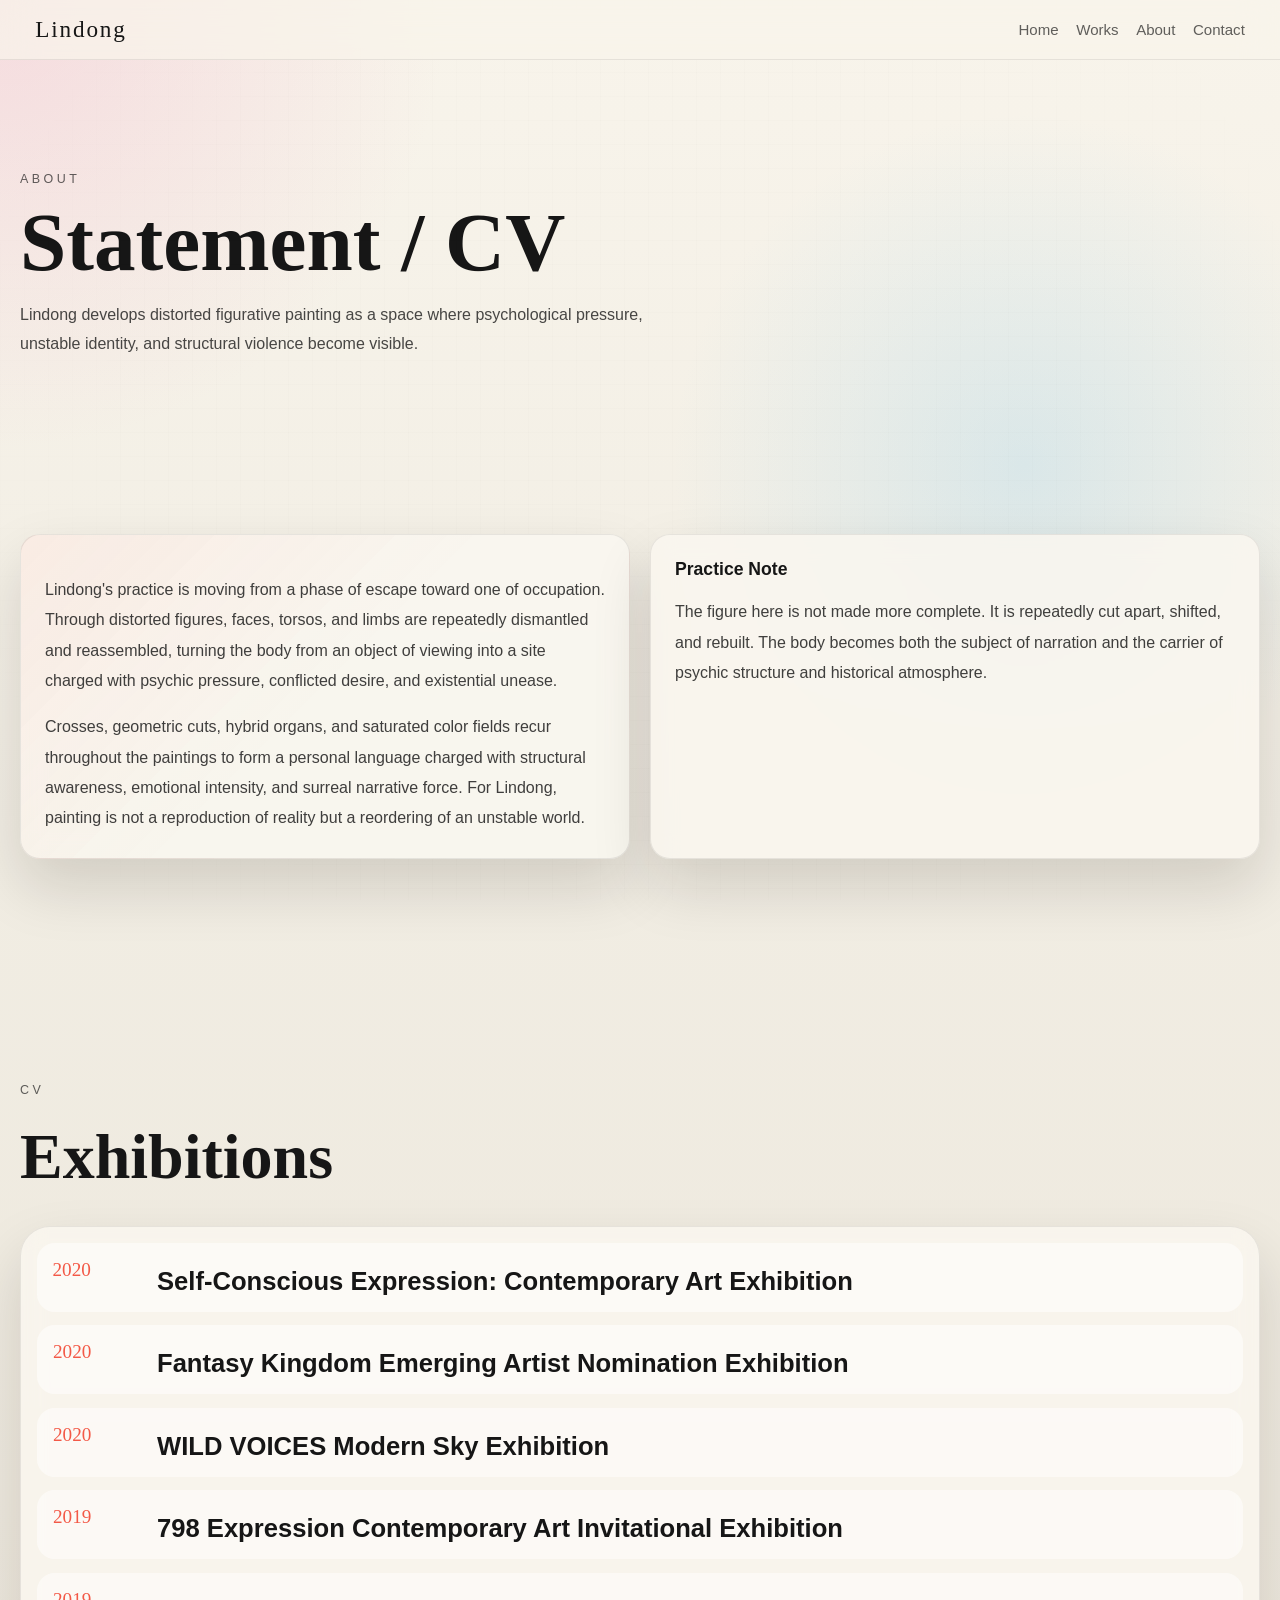
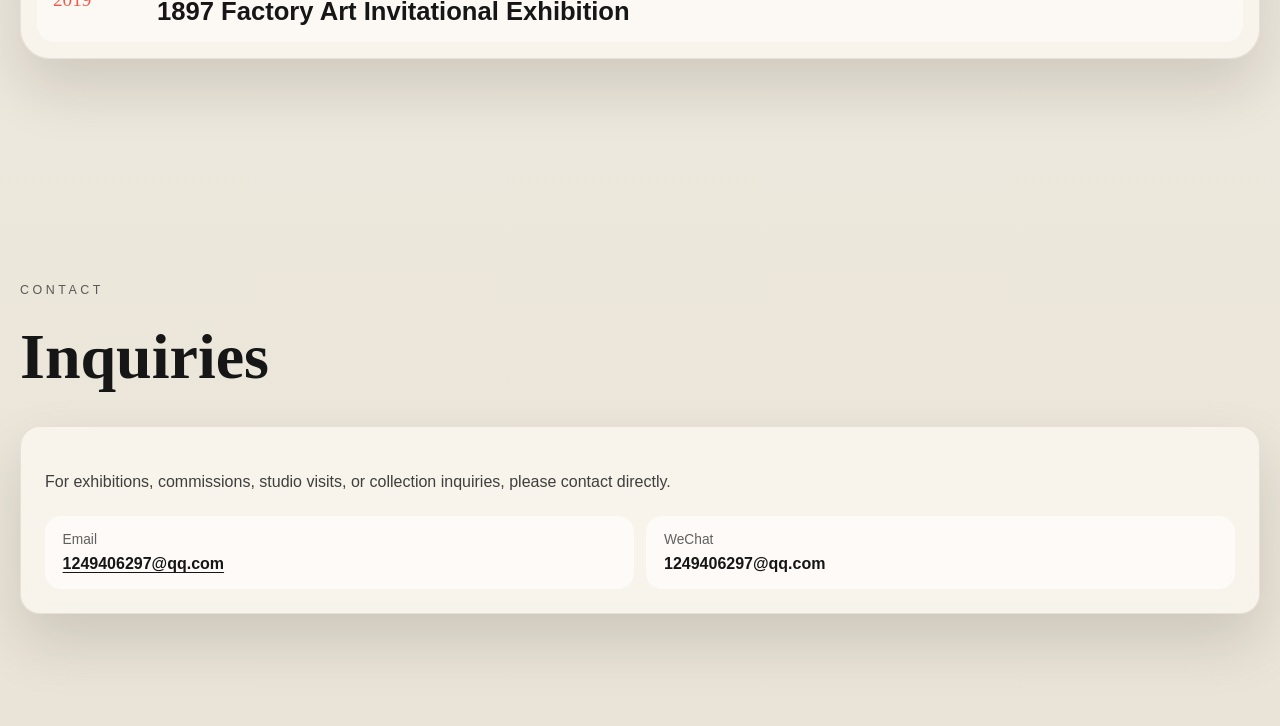
==== about/index.html @ 6e5672a0 "Build multi-page portfolio structure" ====
<!DOCTYPE html>
<html lang="en">
  <head>
    <meta charset="UTF-8" />
    <meta name="viewport" content="width=device-width, initial-scale=1.0" />
    <title>Lindong | About</title>
    <meta
      name="description"
      content="Artist statement, exhibitions, and contact details for Lindong."
    />
    <link rel="stylesheet" href="../styles.css" />
  </head>
  <body data-base-path="../">
    <div class="page-aura" aria-hidden="true"></div>
    <header class="site-header">
      <a class="brand" href="../" aria-label="Back to homepage">
        <span class="brand-en brand-en-hero">Lindong</span>
      </a>
      <div class="header-tools">
        <nav class="site-nav" aria-label="Main navigation">
          <a href="../">Home</a>
          <a href="../works/">Works</a>
          <a href="./">About</a>
          <a href="#contact">Contact</a>
        </nav>
      </div>
    </header>

    <main>
      <section class="page-intro section">
        <p class="eyebrow">About</p>
        <h1>Statement / CV</h1>
        <p class="page-intro-copy">
          Lindong develops distorted figurative painting as a space where
          psychological pressure, unstable identity, and structural violence
          become visible.
        </p>
      </section>

      <section class="section">
        <div class="statement-grid">
          <article class="statement-card statement-card-main">
            <p>
              Lindong's practice is moving from a phase of escape toward one of
              occupation. Through distorted figures, faces, torsos, and limbs are
              repeatedly dismantled and reassembled, turning the body from an
              object of viewing into a site charged with psychic pressure,
              conflicted desire, and existential unease.
            </p>
            <p>
              Crosses, geometric cuts, hybrid organs, and saturated color fields
              recur throughout the paintings to form a personal language charged
              with structural awareness, emotional intensity, and surreal
              narrative force. For Lindong, painting is not a reproduction of
              reality but a reordering of an unstable world.
            </p>
          </article>
          <article class="statement-card">
            <h3>Practice Note</h3>
            <p>
              The figure here is not made more complete. It is repeatedly cut
              apart, shifted, and rebuilt. The body becomes both the subject of
              narration and the carrier of psychic structure and historical
              atmosphere.
            </p>
          </article>
        </div>
      </section>

      <section class="section" id="cv">
        <div class="section-head">
          <p class="eyebrow">CV</p>
          <h2>Exhibitions</h2>
        </div>
        <div class="timeline" id="exhibition-list"></div>
      </section>

      <section class="section" id="contact">
        <div class="section-head">
          <p class="eyebrow">Contact</p>
          <h2>Inquiries</h2>
        </div>
        <div class="contact-panel">
          <p>
            For exhibitions, commissions, studio visits, or collection
            inquiries, please contact directly.
          </p>
          <div class="contact-list">
            <div>
              <span>Email</span>
              <strong><a class="contact-link" id="contact-email" href="mailto:1249406297@qq.com">1249406297@qq.com</a></strong>
            </div>
            <div>
              <span>WeChat</span>
              <strong id="contact-wechat">1249406297@qq.com</strong>
            </div>
          </div>
        </div>
      </section>
    </main>

    <script src="../data.js"></script>
    <script src="../pages.js"></script>
  </body>
</html>
---- styles.css ----
:root {
  --bg: #f1ede3;
  --bg-deep: #121212;
  --bg-panel: rgba(250, 247, 240, 0.82);
  --line: rgba(18, 18, 18, 0.12);
  --text: #161616;
  --muted: rgba(22, 22, 22, 0.68);
  --accent-lime: #9be72e;
  --accent-coral: #f35947;
  --accent-pink: #f0acc7;
  --accent-sky: #7dc7ef;
  --shadow: 0 28px 60px rgba(20, 14, 10, 0.14);
  --radius-lg: 30px;
  --radius-md: 20px;
  --radius-sm: 14px;
  --display-font: "Iowan Old Style", "Palatino Linotype", "Book Antiqua", Baskerville, serif;
  --ui-font: Optima, "Avenir Next", "Segoe UI", sans-serif;
}

*,
*::before,
*::after {
  box-sizing: border-box;
}

html {
  scroll-behavior: smooth;
}

html[lang="en"] {
  font-size: 16px;
}

body {
  margin: 0;
  min-height: 100vh;
  color: var(--text);
  font-family: var(--ui-font);
  background:
    radial-gradient(circle at top left, rgba(240, 172, 199, 0.34), transparent 28rem),
    radial-gradient(circle at 80% 20%, rgba(125, 199, 239, 0.22), transparent 22rem),
    linear-gradient(180deg, #f8f4eb 0%, #f1ede3 36%, #eae4d8 100%);
}

img {
  display: block;
  max-width: 100%;
}

a {
  color: inherit;
  text-decoration: none;
}

button {
  font: inherit;
}

.page-aura {
  position: fixed;
  inset: 0;
  pointer-events: none;
  background:
    linear-gradient(90deg, rgba(18, 18, 18, 0.03) 1px, transparent 1px),
    linear-gradient(rgba(18, 18, 18, 0.03) 1px, transparent 1px);
  background-size: 24px 24px;
  mask-image: radial-gradient(circle at center, black 55%, transparent 100%);
  opacity: 0.35;
}

.site-header {
  position: sticky;
  top: 0;
  z-index: 20;
  display: flex;
  align-items: center;
  justify-content: space-between;
  gap: 1.5rem;
  padding: 1rem clamp(1.1rem, 3vw, 2.2rem);
  backdrop-filter: blur(18px);
  background: rgba(248, 244, 235, 0.72);
  border-bottom: 1px solid rgba(18, 18, 18, 0.08);
}

.header-tools {
  display: flex;
  align-items: center;
  gap: 1rem;
}

.brand {
  display: inline-flex;
  align-items: baseline;
  gap: 0.5rem;
}

.brand-en {
  color: var(--muted);
  font-size: 0.82rem;
  letter-spacing: 0.24em;
  text-transform: uppercase;
}

.brand-en-hero {
  color: var(--text);
  font-family: var(--display-font);
  font-size: 1.45rem;
  letter-spacing: 0.08em;
  text-transform: none;
}

.site-nav {
  display: flex;
  flex-wrap: wrap;
  gap: 1.1rem;
  font-size: 0.94rem;
  color: var(--muted);
}

.site-nav a {
  position: relative;
}

.site-nav a::after {
  content: "";
  position: absolute;
  left: 0;
  bottom: -0.2rem;
  width: 100%;
  height: 1px;
  background: currentColor;
  transform: scaleX(0);
  transform-origin: left;
  transition: transform 180ms ease;
}

.site-nav a:hover::after,
.site-nav a:focus-visible::after {
  transform: scaleX(1);
}

.section-intro,
.page-intro-copy {
  max-width: 42rem;
  margin: 1rem 0 0;
  color: rgba(22, 22, 22, 0.78);
  line-height: 1.82;
}

.section {
  width: min(1240px, calc(100% - 2rem));
  margin: 0 auto;
  padding: clamp(3.8rem, 9vw, 7rem) 0;
}

.page-intro {
  padding-bottom: clamp(2.2rem, 5vw, 4rem);
}

.page-intro h1 {
  margin: 0;
  font-family: var(--display-font);
  font-size: clamp(3rem, 7vw, 5.2rem);
  line-height: 0.98;
}

.hero {
  display: grid;
  grid-template-columns: minmax(0, 0.92fr) minmax(0, 1.08fr);
  gap: clamp(2rem, 4vw, 4.5rem);
  min-height: calc(100vh - 80px);
  align-items: center;
}

.eyebrow {
  margin: 0 0 1rem;
  color: var(--muted);
  font-size: 0.78rem;
  letter-spacing: 0.28em;
  text-transform: uppercase;
}

.hero h1,
.section-head h2 {
  margin: 0;
  font-family: var(--display-font);
  font-weight: 600;
  line-height: 0.96;
}

.hero h1 {
  font-size: clamp(4rem, 10vw, 7.6rem);
}

.hero h1 span {
  display: block;
  color: var(--accent-coral);
  font-size: 0.52em;
  font-style: italic;
}

.hero-lede {
  max-width: 34rem;
  margin: 1.5rem 0 0;
  font-size: clamp(1.05rem, 2vw, 1.34rem);
  line-height: 1.8;
  color: rgba(22, 22, 22, 0.82);
}

.hero-actions {
  display: flex;
  flex-wrap: wrap;
  gap: 0.9rem;
  margin-top: 2rem;
}

.button {
  display: inline-flex;
  align-items: center;
  justify-content: center;
  min-height: 3rem;
  padding: 0.85rem 1.3rem;
  border-radius: 999px;
  border: 1px solid transparent;
  transition:
    transform 180ms ease,
    border-color 180ms ease,
    background 180ms ease;
  cursor: pointer;
}

.button:hover,
.button:focus-visible {
  transform: translateY(-2px);
}

.button-primary {
  background: var(--bg-deep);
  color: #fff;
}

.button-secondary {
  border-color: rgba(18, 18, 18, 0.16);
  background: rgba(255, 255, 255, 0.4);
}

.text-link {
  display: inline-flex;
  align-items: center;
  gap: 0.4rem;
  color: var(--text);
  text-decoration: underline;
  text-underline-offset: 0.22rem;
}

.motif-list {
  display: flex;
  flex-wrap: wrap;
  gap: 0.7rem;
  padding: 0;
  margin: 2rem 0 0;
  list-style: none;
}

.motif-list li {
  padding: 0.55rem 0.9rem;
  border-radius: 999px;
  border: 1px solid rgba(18, 18, 18, 0.1);
  background: rgba(255, 255, 255, 0.44);
  font-size: 0.92rem;
}

.hero-stage {
  position: relative;
  min-height: 680px;
}

.hero-card {
  position: absolute;
  overflow: hidden;
  border-radius: var(--radius-lg);
  box-shadow: var(--shadow);
  border: 1px solid rgba(18, 18, 18, 0.08);
  background: #fff;
  animation: drift 10s ease-in-out infinite;
}

.hero-card img {
  width: 100%;
  height: 100%;
  object-fit: cover;
}

.hero-card-main {
  inset: 4% 12% auto auto;
  width: min(34rem, 64%);
  aspect-ratio: 4 / 5;
  z-index: 3;
}

.hero-card-top {
  top: 0;
  left: 0;
  width: min(19rem, 34%);
  aspect-ratio: 1 / 1.2;
  transform: rotate(-6deg);
  animation-delay: -1.8s;
}

.hero-card-bottom {
  bottom: 12%;
  left: 6%;
  width: min(18rem, 30%);
  aspect-ratio: 0.8 / 1;
  transform: rotate(8deg);
  z-index: 2;
  animation-delay: -3.4s;
}

.hero-note {
  position: absolute;
  right: 0;
  bottom: 0;
  width: min(22rem, 42%);
  padding: 1.25rem 1.35rem;
  border-radius: var(--radius-md);
  background: rgba(18, 18, 18, 0.92);
  color: rgba(255, 255, 255, 0.86);
  box-shadow: var(--shadow);
}

.hero-note-label {
  margin: 0 0 0.7rem;
  color: rgba(255, 255, 255, 0.56);
  font-size: 0.78rem;
  letter-spacing: 0.24em;
  text-transform: uppercase;
}

.hero-note p:last-child {
  margin: 0;
  line-height: 1.72;
}

.section-head {
  display: grid;
  gap: 0.8rem;
  margin-bottom: 2.4rem;
}

.section-head h2 {
  font-size: clamp(2.3rem, 5vw, 4.2rem);
}

.section-actions {
  margin-top: 1.4rem;
}

.practice-grid,
.statement-grid {
  display: grid;
  grid-template-columns: repeat(2, minmax(0, 1fr));
  gap: 1.25rem;
}

.practice-card,
.statement-card,
.contact-panel,
.works-stage,
.timeline,
.works-list,
.work-item {
  border: 1px solid rgba(18, 18, 18, 0.08);
  background: var(--bg-panel);
  backdrop-filter: blur(12px);
}

.practice-card,
.statement-card,
.contact-panel {
  padding: 1.5rem;
  border-radius: var(--radius-md);
  box-shadow: var(--shadow);
}

.practice-card h3,
.statement-card h3 {
  margin-top: 0;
  font-size: 1.1rem;
}

.practice-card p,
.statement-card p,
.contact-panel p {
  margin-bottom: 0;
  color: rgba(22, 22, 22, 0.82);
  line-height: 1.9;
}

.statement-card-main {
  background:
    linear-gradient(135deg, rgba(243, 89, 71, 0.07), transparent 50%),
    rgba(250, 247, 240, 0.86);
}

.works-layout {
  display: grid;
  grid-template-columns: minmax(0, 0.9fr) minmax(0, 1.1fr);
  gap: 1.25rem;
  align-items: start;
}

.works-stage {
  position: sticky;
  top: 6.6rem;
  padding: 1.1rem;
  border-radius: 28px;
  box-shadow: var(--shadow);
}

.stage-frame {
  overflow: hidden;
  border-radius: 22px;
  background: #0f0f0f;
}

.stage-frame img {
  width: 100%;
  aspect-ratio: 4 / 5;
  object-fit: cover;
  transition: opacity 240ms ease;
}

.stage-meta {
  padding: 1rem 0.2rem 0.2rem;
}

.stage-index {
  margin: 0;
  color: var(--muted);
  font-size: 0.82rem;
  letter-spacing: 0.22em;
  text-transform: uppercase;
}

.stage-meta h3,
.timeline-content h3 {
  margin: 0.5rem 0 0;
  font-size: clamp(1.3rem, 2vw, 1.8rem);
}

.stage-caption {
  margin: 0.8rem 0 0;
  color: rgba(22, 22, 22, 0.82);
  line-height: 1.8;
}

.stage-details {
  display: grid;
  grid-template-columns: repeat(2, minmax(0, 1fr));
  gap: 0.9rem;
  margin: 1.4rem 0 0;
}

.stage-details div {
  padding: 0.9rem 1rem;
  border-radius: 16px;
  background: rgba(255, 255, 255, 0.58);
}

.stage-details dt {
  margin-bottom: 0.45rem;
  color: var(--muted);
  font-size: 0.82rem;
}

.stage-details dd {
  margin: 0;
  line-height: 1.7;
}

.stage-open {
  margin-top: 1.2rem;
}

.stage-detail-link {
  margin-top: 0.95rem;
}

.works-list {
  display: grid;
  gap: 1rem;
  padding: 1rem;
  border-radius: 28px;
  box-shadow: var(--shadow);
}

.work-item {
  display: grid;
  grid-template-columns: 150px minmax(0, 1fr);
  gap: 1rem;
  width: 100%;
  padding: 0.9rem;
  border-radius: 18px;
  text-align: left;
  cursor: pointer;
  transition:
    transform 180ms ease,
    border-color 180ms ease,
    background 180ms ease;
}

.work-item:hover,
.work-item:focus-visible,
.work-item.is-active {
  transform: translateY(-2px);
  border-color: rgba(18, 18, 18, 0.2);
  background: rgba(255, 255, 255, 0.88);
}

.work-thumb {
  overflow: hidden;
  border-radius: 14px;
  background: #101010;
}

.work-thumb img {
  width: 100%;
  height: 100%;
  aspect-ratio: 1 / 1;
  object-fit: cover;
}

.work-copy {
  display: grid;
  align-content: center;
  gap: 0.38rem;
}

.work-copy h3 {
  margin: 0;
  font-size: 1.14rem;
}

.work-copy p {
  margin: 0;
  color: rgba(22, 22, 22, 0.78);
  line-height: 1.72;
}

.timeline {
  display: grid;
  gap: 0.85rem;
  padding: 1rem;
  border-radius: var(--radius-lg);
  box-shadow: var(--shadow);
}

.timeline-item {
  display: grid;
  grid-template-columns: 88px minmax(0, 1fr);
  gap: 1rem;
  padding: 1rem;
  border-radius: 18px;
  background: rgba(255, 255, 255, 0.52);
}

.timeline-year {
  display: inline-flex;
  align-items: flex-start;
  color: var(--accent-coral);
  font-family: var(--display-font);
  font-size: 1.2rem;
}

.contact-panel {
  display: grid;
  gap: 1.2rem;
}

.contact-list {
  display: grid;
  grid-template-columns: repeat(2, minmax(0, 1fr));
  gap: 0.8rem;
}

.contact-list div {
  padding: 1rem 1.1rem;
  border-radius: 16px;
  background: rgba(255, 255, 255, 0.56);
}

.contact-list span {
  display: block;
  margin-bottom: 0.5rem;
  color: var(--muted);
  font-size: 0.86rem;
}

.contact-list strong {
  font-size: 1rem;
}

.contact-link {
  text-decoration: underline;
  text-underline-offset: 0.18rem;
}

.archive-section {
  padding-top: 0;
}

.archive-grid {
  display: grid;
  grid-template-columns: repeat(2, minmax(0, 1fr));
  gap: 1.25rem;
}

.archive-card,
.detail-card,
.detail-mini {
  border: 1px solid rgba(18, 18, 18, 0.08);
  background: var(--bg-panel);
  backdrop-filter: blur(12px);
}

.archive-card {
  display: grid;
  gap: 1rem;
  padding: 1rem;
  border-radius: 24px;
  box-shadow: var(--shadow);
}

.archive-card-image {
  display: block;
  overflow: hidden;
  border-radius: 18px;
  background: #111;
}

.archive-card-image img {
  width: 100%;
  aspect-ratio: 4 / 5;
  object-fit: cover;
}

.archive-card-copy {
  display: grid;
  gap: 0.55rem;
}

.archive-card-copy h2 {
  margin: 0;
  font-size: clamp(1.3rem, 2vw, 1.8rem);
}

.archive-card-copy p {
  margin: 0;
  color: rgba(22, 22, 22, 0.78);
  line-height: 1.78;
}

.archive-meta {
  color: var(--muted);
  font-size: 0.92rem;
  letter-spacing: 0.06em;
  text-transform: uppercase;
}

.detail-section {
  padding-top: 0;
}

.detail-layout {
  display: grid;
  grid-template-columns: minmax(0, 1.08fr) minmax(320px, 0.92fr);
  gap: 1.25rem;
}

.detail-image-panel,
.detail-copy-panel {
  border: 1px solid rgba(18, 18, 18, 0.08);
  background: var(--bg-panel);
  backdrop-filter: blur(12px);
  border-radius: 28px;
  box-shadow: var(--shadow);
}

.detail-image-panel {
  overflow: hidden;
}

.detail-image-panel img {
  width: 100%;
  height: 100%;
  min-height: 34rem;
  object-fit: cover;
}

.detail-copy-panel {
  padding: 1.35rem;
}

.detail-caption {
  margin: 0.95rem 0 0;
  color: rgba(22, 22, 22, 0.82);
  line-height: 1.85;
}

.detail-cards {
  display: grid;
  gap: 0.9rem;
  margin-top: 1.3rem;
}

.detail-card {
  padding: 1rem 1.05rem;
  border-radius: 18px;
}

.detail-card span {
  display: block;
  margin-bottom: 0.45rem;
  color: var(--muted);
  font-size: 0.82rem;
  letter-spacing: 0.08em;
  text-transform: uppercase;
}

.detail-card strong {
  font-weight: 500;
  line-height: 1.7;
}

.detail-actions {
  display: flex;
  flex-wrap: wrap;
  gap: 0.9rem;
  margin-top: 1.3rem;
}

.detail-navigation {
  display: grid;
  grid-template-columns: repeat(2, minmax(0, 1fr));
  gap: 1rem;
  margin-top: 1.2rem;
}

.detail-nav-link {
  padding: 1rem 1.1rem;
  border-radius: 18px;
  border: 1px solid rgba(18, 18, 18, 0.08);
  background: rgba(255, 255, 255, 0.5);
  line-height: 1.72;
}

.detail-mini-grid {
  display: grid;
  grid-template-columns: repeat(2, minmax(0, 1fr));
  gap: 1rem;
}

.detail-mini {
  display: grid;
  gap: 0.4rem;
  padding: 1rem 1.05rem;
  border-radius: 18px;
  box-shadow: var(--shadow);
}

.detail-mini strong {
  font-weight: 500;
}

.detail-mini.is-current {
  border-color: rgba(18, 18, 18, 0.18);
  background: rgba(255, 255, 255, 0.86);
}

.site-footer {
  padding: 1.6rem 1rem 2.4rem;
  text-align: center;
  color: var(--muted);
  font-size: 0.92rem;
}

.work-modal {
  position: fixed;
  inset: 0;
  z-index: 30;
  display: grid;
  place-items: center;
  padding: 1rem;
  visibility: hidden;
  opacity: 0;
  transition:
    opacity 180ms ease,
    visibility 180ms ease;
}

.work-modal.is-open {
  visibility: visible;
  opacity: 1;
}

.work-modal-backdrop {
  position: absolute;
  inset: 0;
  background: rgba(10, 10, 10, 0.72);
  backdrop-filter: blur(12px);
}

.work-modal-panel {
  position: relative;
  width: min(1140px, 100%);
  max-height: calc(100vh - 2rem);
  overflow: auto;
  border-radius: 28px;
  background: rgba(245, 241, 234, 0.96);
  border: 1px solid rgba(255, 255, 255, 0.22);
  box-shadow: 0 28px 80px rgba(0, 0, 0, 0.34);
}

.modal-close {
  position: sticky;
  top: 0.8rem;
  z-index: 2;
  float: right;
  width: 2.7rem;
  height: 2.7rem;
  margin: 0.8rem 0.8rem 0 0;
  border: 0;
  border-radius: 999px;
  background: rgba(18, 18, 18, 0.92);
  color: #fff;
  font-size: 1.8rem;
  line-height: 1;
  cursor: pointer;
}

.modal-layout {
  display: grid;
  grid-template-columns: minmax(0, 1.1fr) minmax(300px, 0.74fr);
  gap: 1.25rem;
  padding: 1rem 1rem 1.2rem;
}

.modal-image-wrap {
  overflow: hidden;
  border-radius: 20px;
  background: #111;
}

.modal-image-wrap img {
  width: 100%;
  height: 100%;
  max-height: calc(100vh - 8rem);
  object-fit: contain;
}

.modal-copy {
  align-self: center;
  padding: 1rem 1rem 1rem 0.35rem;
}

[data-reveal] {
  opacity: 0;
  transform: translateY(26px);
  transition:
    opacity 680ms ease,
    transform 680ms ease;
}

[data-reveal].is-visible {
  opacity: 1;
  transform: translateY(0);
}

@keyframes drift {
  0%,
  100% {
    transform: translateY(0px);
  }
  50% {
    transform: translateY(-10px);
  }
}

@media (max-width: 1100px) {
  .hero,
  .works-layout,
  .statement-grid,
  .practice-grid,
  .modal-layout,
  .detail-layout {
    grid-template-columns: 1fr;
  }

  .hero-stage {
    min-height: 560px;
  }

  .works-stage {
    position: relative;
    top: 0;
  }
}

@media (max-width: 760px) {
  .site-header {
    align-items: flex-start;
    flex-direction: column;
  }

  .header-tools {
    width: 100%;
    flex-direction: column;
    align-items: flex-start;
  }

  .section {
    width: min(100% - 1.1rem, 1240px);
  }

  .hero {
    min-height: auto;
  }

  .hero-stage {
    min-height: 480px;
  }

  .archive-grid,
  .detail-mini-grid,
  .detail-navigation,
  .contact-list,
  .stage-details {
    grid-template-columns: 1fr;
  }

  .hero-card-main {
    width: 68%;
  }

  .hero-card-top,
  .hero-card-bottom {
    width: 34%;
  }

  .hero-note {
    position: relative;
    width: auto;
    margin-top: 1rem;
  }

  .work-item {
    grid-template-columns: 1fr;
  }

  .stage-details,
  .contact-list {
    grid-template-columns: 1fr;
  }

  .timeline-item {
    grid-template-columns: 1fr;
  }
}

@media (prefers-reduced-motion: reduce) {
  html {
    scroll-behavior: auto;
  }

  *,
  *::before,
  *::after {
    animation: none !important;
    transition: none !important;
  }
}
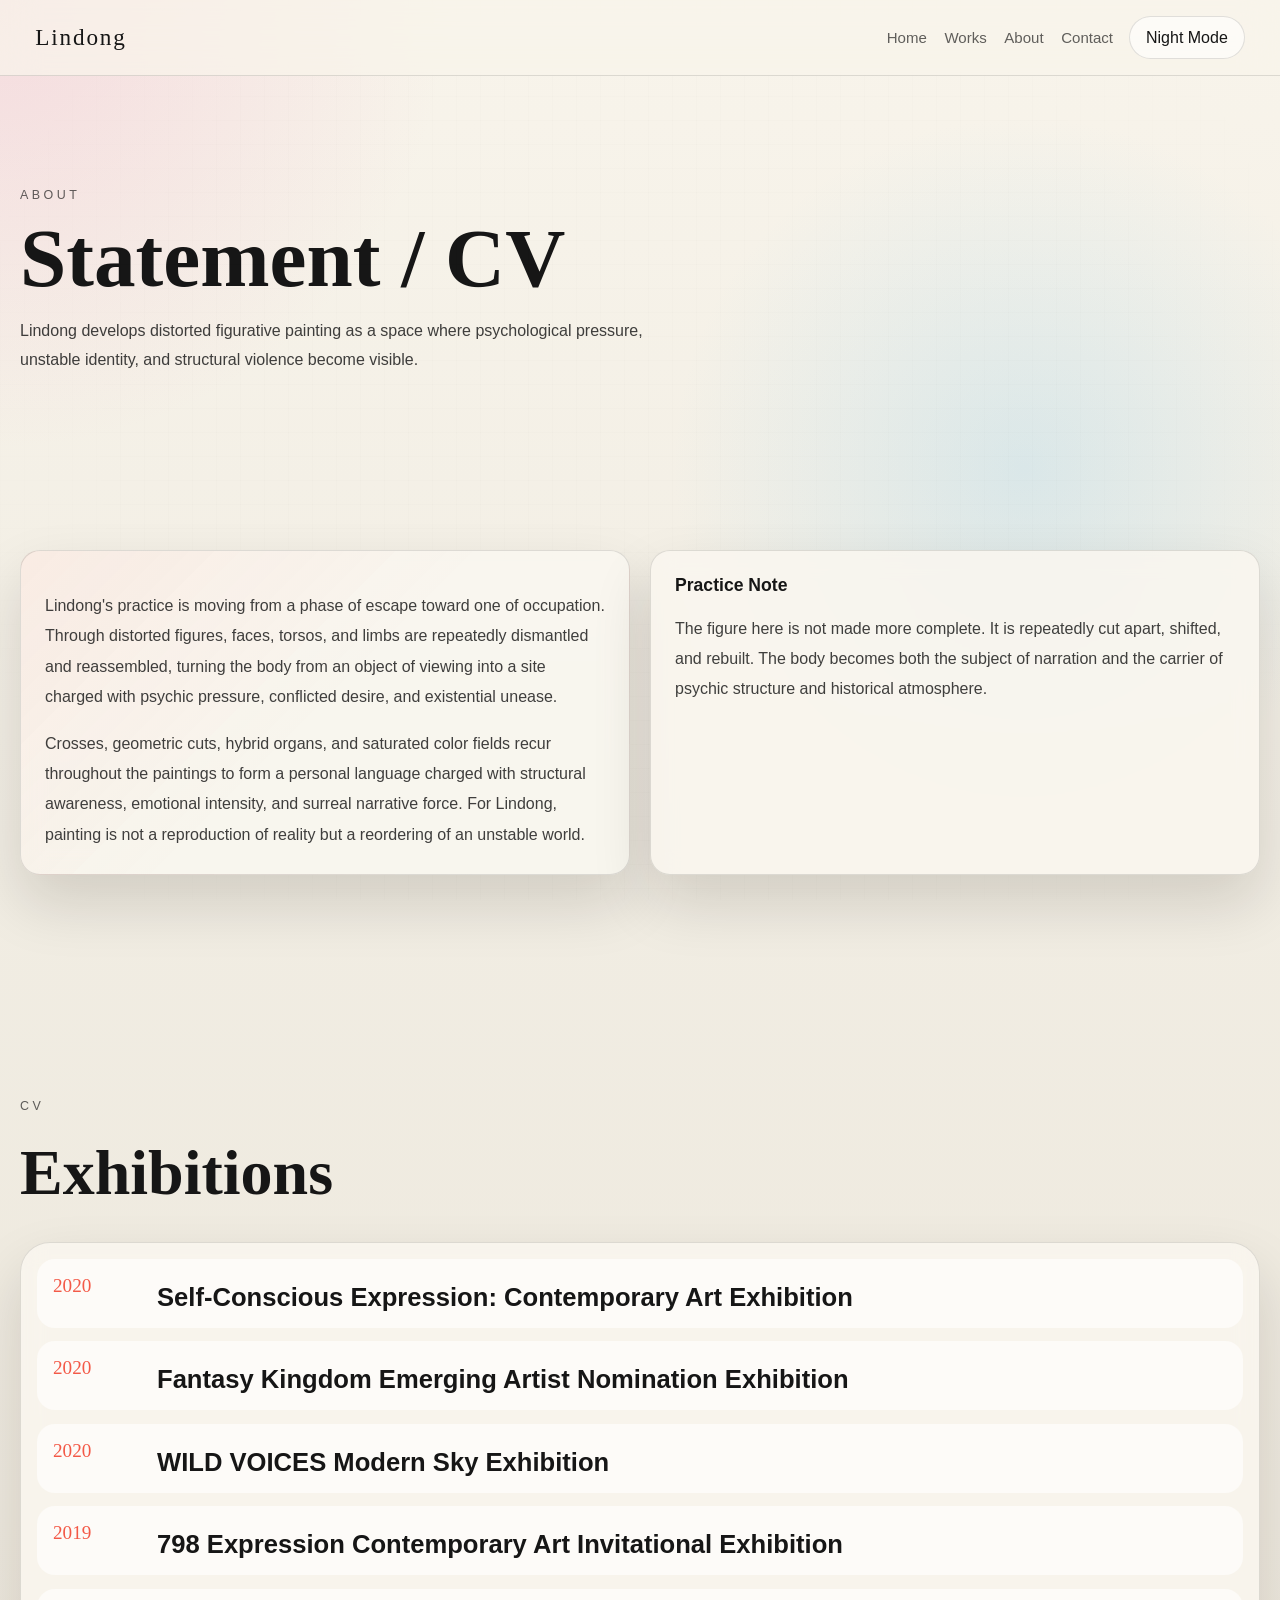
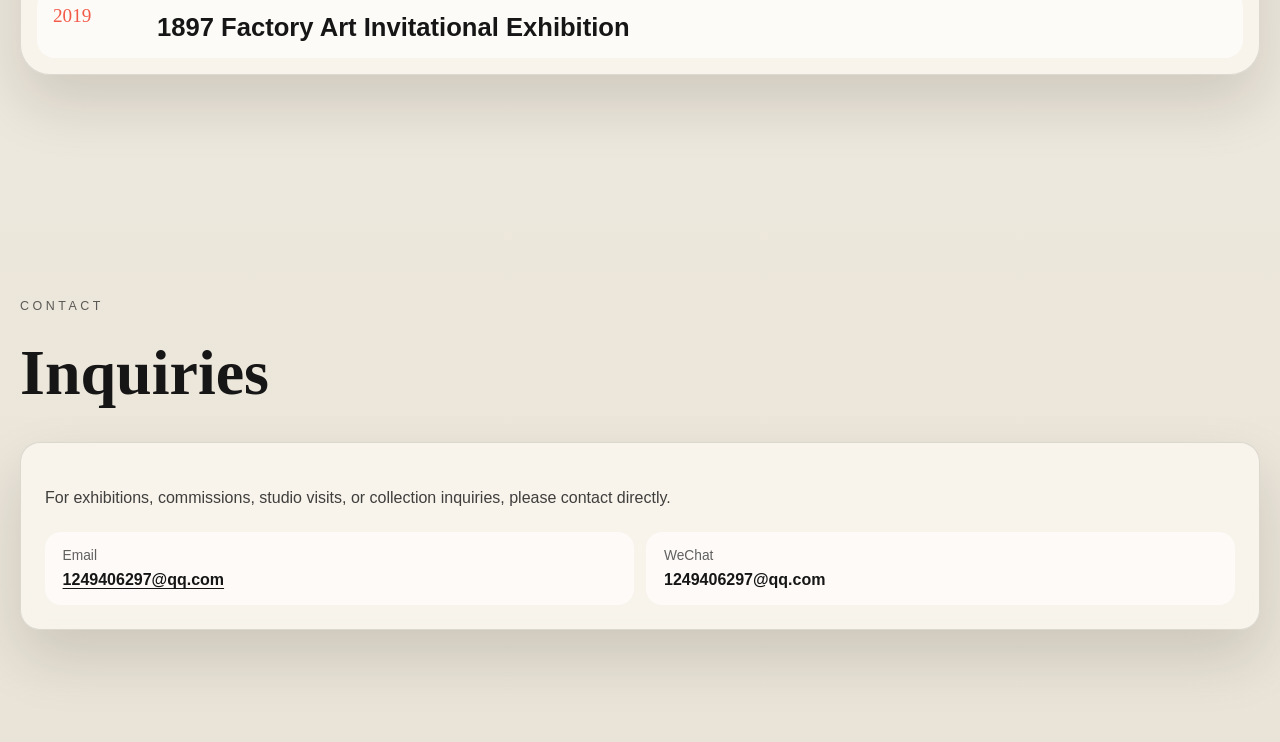
==== commit bd5db7ad: "Add day and night theme toggle" ====
--- a/about/index.html
+++ b/about/index.html
@@ -8,6 +8,16 @@
       name="description"
       content="Artist statement, exhibitions, and contact details for Lindong."
     />
+    <script>
+      (function () {
+        try {
+          var savedTheme = localStorage.getItem("lindong-theme");
+          document.documentElement.dataset.theme = savedTheme === "night" ? "night" : "day";
+        } catch (error) {
+          document.documentElement.dataset.theme = "day";
+        }
+      })();
+    </script>
     <link rel="stylesheet" href="../styles.css" />
   </head>
   <body data-base-path="../">
@@ -23,6 +33,9 @@
           <a href="./">About</a>
           <a href="#contact">Contact</a>
         </nav>
+        <button class="theme-toggle" id="theme-toggle" type="button" aria-label="Toggle day and night theme" aria-pressed="false">
+          Night Mode
+        </button>
       </div>
     </header>
 
@@ -99,6 +112,7 @@
       </section>
     </main>
 
+    <script src="../theme.js"></script>
     <script src="../data.js"></script>
     <script src="../pages.js"></script>
   </body>
--- a/styles.css
+++ b/styles.css
@@ -5,6 +5,20 @@
   --line: rgba(18, 18, 18, 0.12);
   --text: #161616;
   --muted: rgba(22, 22, 22, 0.68);
+  --text-soft: rgba(22, 22, 22, 0.82);
+  --header-bg: rgba(248, 244, 235, 0.72);
+  --grid-line: rgba(18, 18, 18, 0.03);
+  --panel-surface: rgba(255, 255, 255, 0.58);
+  --panel-surface-strong: rgba(255, 255, 255, 0.88);
+  --button-primary-text: #ffffff;
+  --frame-fill: #ffffff;
+  --note-bg: rgba(18, 18, 18, 0.92);
+  --note-text: rgba(255, 255, 255, 0.86);
+  --note-muted: rgba(255, 255, 255, 0.56);
+  --modal-panel-bg: rgba(245, 241, 234, 0.96);
+  --modal-panel-border: rgba(255, 255, 255, 0.22);
+  --modal-close-bg: rgba(18, 18, 18, 0.92);
+  --modal-close-text: #ffffff;
   --accent-lime: #9be72e;
   --accent-coral: #f35947;
   --accent-pink: #f0acc7;
@@ -17,6 +31,30 @@
   --ui-font: Optima, "Avenir Next", "Segoe UI", sans-serif;
 }
 
+html[data-theme="night"] {
+  --bg: #111111;
+  --bg-deep: #f4efe6;
+  --bg-panel: rgba(24, 24, 24, 0.82);
+  --line: rgba(255, 255, 255, 0.12);
+  --text: #f4efe6;
+  --muted: rgba(244, 239, 230, 0.66);
+  --text-soft: rgba(244, 239, 230, 0.82);
+  --header-bg: rgba(14, 14, 14, 0.76);
+  --grid-line: rgba(255, 255, 255, 0.04);
+  --panel-surface: rgba(255, 255, 255, 0.07);
+  --panel-surface-strong: rgba(255, 255, 255, 0.12);
+  --button-primary-text: #111111;
+  --frame-fill: rgba(255, 255, 255, 0.1);
+  --note-bg: rgba(255, 255, 255, 0.08);
+  --note-text: rgba(255, 255, 255, 0.92);
+  --note-muted: rgba(255, 255, 255, 0.6);
+  --modal-panel-bg: rgba(18, 18, 18, 0.96);
+  --modal-panel-border: rgba(255, 255, 255, 0.08);
+  --modal-close-bg: rgba(244, 239, 230, 0.9);
+  --modal-close-text: #111111;
+  --shadow: 0 28px 60px rgba(0, 0, 0, 0.34);
+}
+
 *,
 *::before,
 *::after {
@@ -42,6 +80,13 @@
     linear-gradient(180deg, #f8f4eb 0%, #f1ede3 36%, #eae4d8 100%);
 }
 
+html[data-theme="night"] body {
+  background:
+    radial-gradient(circle at top left, rgba(243, 89, 71, 0.14), transparent 24rem),
+    radial-gradient(circle at 82% 18%, rgba(125, 199, 239, 0.12), transparent 20rem),
+    linear-gradient(180deg, #171717 0%, #111111 40%, #0a0a0a 100%);
+}
+
 img {
   display: block;
   max-width: 100%;
@@ -61,8 +106,8 @@
   inset: 0;
   pointer-events: none;
   background:
-    linear-gradient(90deg, rgba(18, 18, 18, 0.03) 1px, transparent 1px),
-    linear-gradient(rgba(18, 18, 18, 0.03) 1px, transparent 1px);
+    linear-gradient(90deg, var(--grid-line) 1px, transparent 1px),
+    linear-gradient(var(--grid-line) 1px, transparent 1px);
   background-size: 24px 24px;
   mask-image: radial-gradient(circle at center, black 55%, transparent 100%);
   opacity: 0.35;
@@ -78,14 +123,34 @@
   gap: 1.5rem;
   padding: 1rem clamp(1.1rem, 3vw, 2.2rem);
   backdrop-filter: blur(18px);
-  background: rgba(248, 244, 235, 0.72);
-  border-bottom: 1px solid rgba(18, 18, 18, 0.08);
+  background: var(--header-bg);
+  border-bottom: 1px solid var(--line);
 }
 
 .header-tools {
   display: flex;
   align-items: center;
   gap: 1rem;
+}
+
+.theme-toggle {
+  min-height: 2.7rem;
+  padding: 0.65rem 1rem;
+  border: 1px solid var(--line);
+  border-radius: 999px;
+  background: var(--panel-surface);
+  color: var(--text);
+  cursor: pointer;
+  transition:
+    transform 180ms ease,
+    background 180ms ease,
+    border-color 180ms ease;
+}
+
+.theme-toggle:hover,
+.theme-toggle:focus-visible {
+  transform: translateY(-2px);
+  background: var(--panel-surface-strong);
 }
 
 .brand {
@@ -143,7 +208,7 @@
 .page-intro-copy {
   max-width: 42rem;
   margin: 1rem 0 0;
-  color: rgba(22, 22, 22, 0.78);
+  color: var(--text-soft);
   line-height: 1.82;
 }
 
@@ -204,7 +269,7 @@
   margin: 1.5rem 0 0;
   font-size: clamp(1.05rem, 2vw, 1.34rem);
   line-height: 1.8;
-  color: rgba(22, 22, 22, 0.82);
+  color: var(--text-soft);
 }
 
 .hero-actions {
@@ -236,12 +301,12 @@
 
 .button-primary {
   background: var(--bg-deep);
-  color: #fff;
+  color: var(--button-primary-text);
 }
 
 .button-secondary {
-  border-color: rgba(18, 18, 18, 0.16);
-  background: rgba(255, 255, 255, 0.4);
+  border-color: var(--line);
+  background: var(--panel-surface);
 }
 
 .text-link {
@@ -265,8 +330,8 @@
 .motif-list li {
   padding: 0.55rem 0.9rem;
   border-radius: 999px;
-  border: 1px solid rgba(18, 18, 18, 0.1);
-  background: rgba(255, 255, 255, 0.44);
+  border: 1px solid var(--line);
+  background: var(--panel-surface);
   font-size: 0.92rem;
 }
 
@@ -280,8 +345,8 @@
   overflow: hidden;
   border-radius: var(--radius-lg);
   box-shadow: var(--shadow);
-  border: 1px solid rgba(18, 18, 18, 0.08);
-  background: #fff;
+  border: 1px solid var(--line);
+  background: var(--frame-fill);
   animation: drift 10s ease-in-out infinite;
 }
 
@@ -324,14 +389,14 @@
   width: min(22rem, 42%);
   padding: 1.25rem 1.35rem;
   border-radius: var(--radius-md);
-  background: rgba(18, 18, 18, 0.92);
-  color: rgba(255, 255, 255, 0.86);
+  background: var(--note-bg);
+  color: var(--note-text);
   box-shadow: var(--shadow);
 }
 
 .hero-note-label {
   margin: 0 0 0.7rem;
-  color: rgba(255, 255, 255, 0.56);
+  color: var(--note-muted);
   font-size: 0.78rem;
   letter-spacing: 0.24em;
   text-transform: uppercase;
@@ -370,7 +435,7 @@
 .timeline,
 .works-list,
 .work-item {
-  border: 1px solid rgba(18, 18, 18, 0.08);
+  border: 1px solid var(--line);
   background: var(--bg-panel);
   backdrop-filter: blur(12px);
 }
@@ -393,7 +458,7 @@
 .statement-card p,
 .contact-panel p {
   margin-bottom: 0;
-  color: rgba(22, 22, 22, 0.82);
+  color: var(--text-soft);
   line-height: 1.9;
 }
 
@@ -451,7 +516,7 @@
 
 .stage-caption {
   margin: 0.8rem 0 0;
-  color: rgba(22, 22, 22, 0.82);
+  color: var(--text-soft);
   line-height: 1.8;
 }
 
@@ -465,7 +530,7 @@
 .stage-details div {
   padding: 0.9rem 1rem;
   border-radius: 16px;
-  background: rgba(255, 255, 255, 0.58);
+  background: var(--panel-surface);
 }
 
 .stage-details dt {
@@ -514,8 +579,8 @@
 .work-item:focus-visible,
 .work-item.is-active {
   transform: translateY(-2px);
-  border-color: rgba(18, 18, 18, 0.2);
-  background: rgba(255, 255, 255, 0.88);
+  border-color: var(--line);
+  background: var(--panel-surface-strong);
 }
 
 .work-thumb {
@@ -544,7 +609,7 @@
 
 .work-copy p {
   margin: 0;
-  color: rgba(22, 22, 22, 0.78);
+  color: var(--text-soft);
   line-height: 1.72;
 }
 
@@ -562,7 +627,7 @@
   gap: 1rem;
   padding: 1rem;
   border-radius: 18px;
-  background: rgba(255, 255, 255, 0.52);
+  background: var(--panel-surface);
 }
 
 .timeline-year {
@@ -587,7 +652,7 @@
 .contact-list div {
   padding: 1rem 1.1rem;
   border-radius: 16px;
-  background: rgba(255, 255, 255, 0.56);
+  background: var(--panel-surface);
 }
 
 .contact-list span {
@@ -657,7 +722,7 @@
 
 .archive-card-copy p {
   margin: 0;
-  color: rgba(22, 22, 22, 0.78);
+  color: var(--text-soft);
   line-height: 1.78;
 }
 
@@ -680,7 +745,7 @@
 
 .detail-image-panel,
 .detail-copy-panel {
-  border: 1px solid rgba(18, 18, 18, 0.08);
+  border: 1px solid var(--line);
   background: var(--bg-panel);
   backdrop-filter: blur(12px);
   border-radius: 28px;
@@ -704,7 +769,7 @@
 
 .detail-caption {
   margin: 0.95rem 0 0;
-  color: rgba(22, 22, 22, 0.82);
+  color: var(--text-soft);
   line-height: 1.85;
 }
 
@@ -750,8 +815,8 @@
 .detail-nav-link {
   padding: 1rem 1.1rem;
   border-radius: 18px;
-  border: 1px solid rgba(18, 18, 18, 0.08);
-  background: rgba(255, 255, 255, 0.5);
+  border: 1px solid var(--line);
+  background: var(--panel-surface);
   line-height: 1.72;
 }
 
@@ -774,8 +839,8 @@
 }
 
 .detail-mini.is-current {
-  border-color: rgba(18, 18, 18, 0.18);
-  background: rgba(255, 255, 255, 0.86);
+  border-color: var(--line);
+  background: var(--panel-surface-strong);
 }
 
 .site-footer {
@@ -817,8 +882,8 @@
   max-height: calc(100vh - 2rem);
   overflow: auto;
   border-radius: 28px;
-  background: rgba(245, 241, 234, 0.96);
-  border: 1px solid rgba(255, 255, 255, 0.22);
+  background: var(--modal-panel-bg);
+  border: 1px solid var(--modal-panel-border);
   box-shadow: 0 28px 80px rgba(0, 0, 0, 0.34);
 }
 
@@ -832,8 +897,8 @@
   margin: 0.8rem 0.8rem 0 0;
   border: 0;
   border-radius: 999px;
-  background: rgba(18, 18, 18, 0.92);
-  color: #fff;
+  background: var(--modal-close-bg);
+  color: var(--modal-close-text);
   font-size: 1.8rem;
   line-height: 1;
   cursor: pointer;
